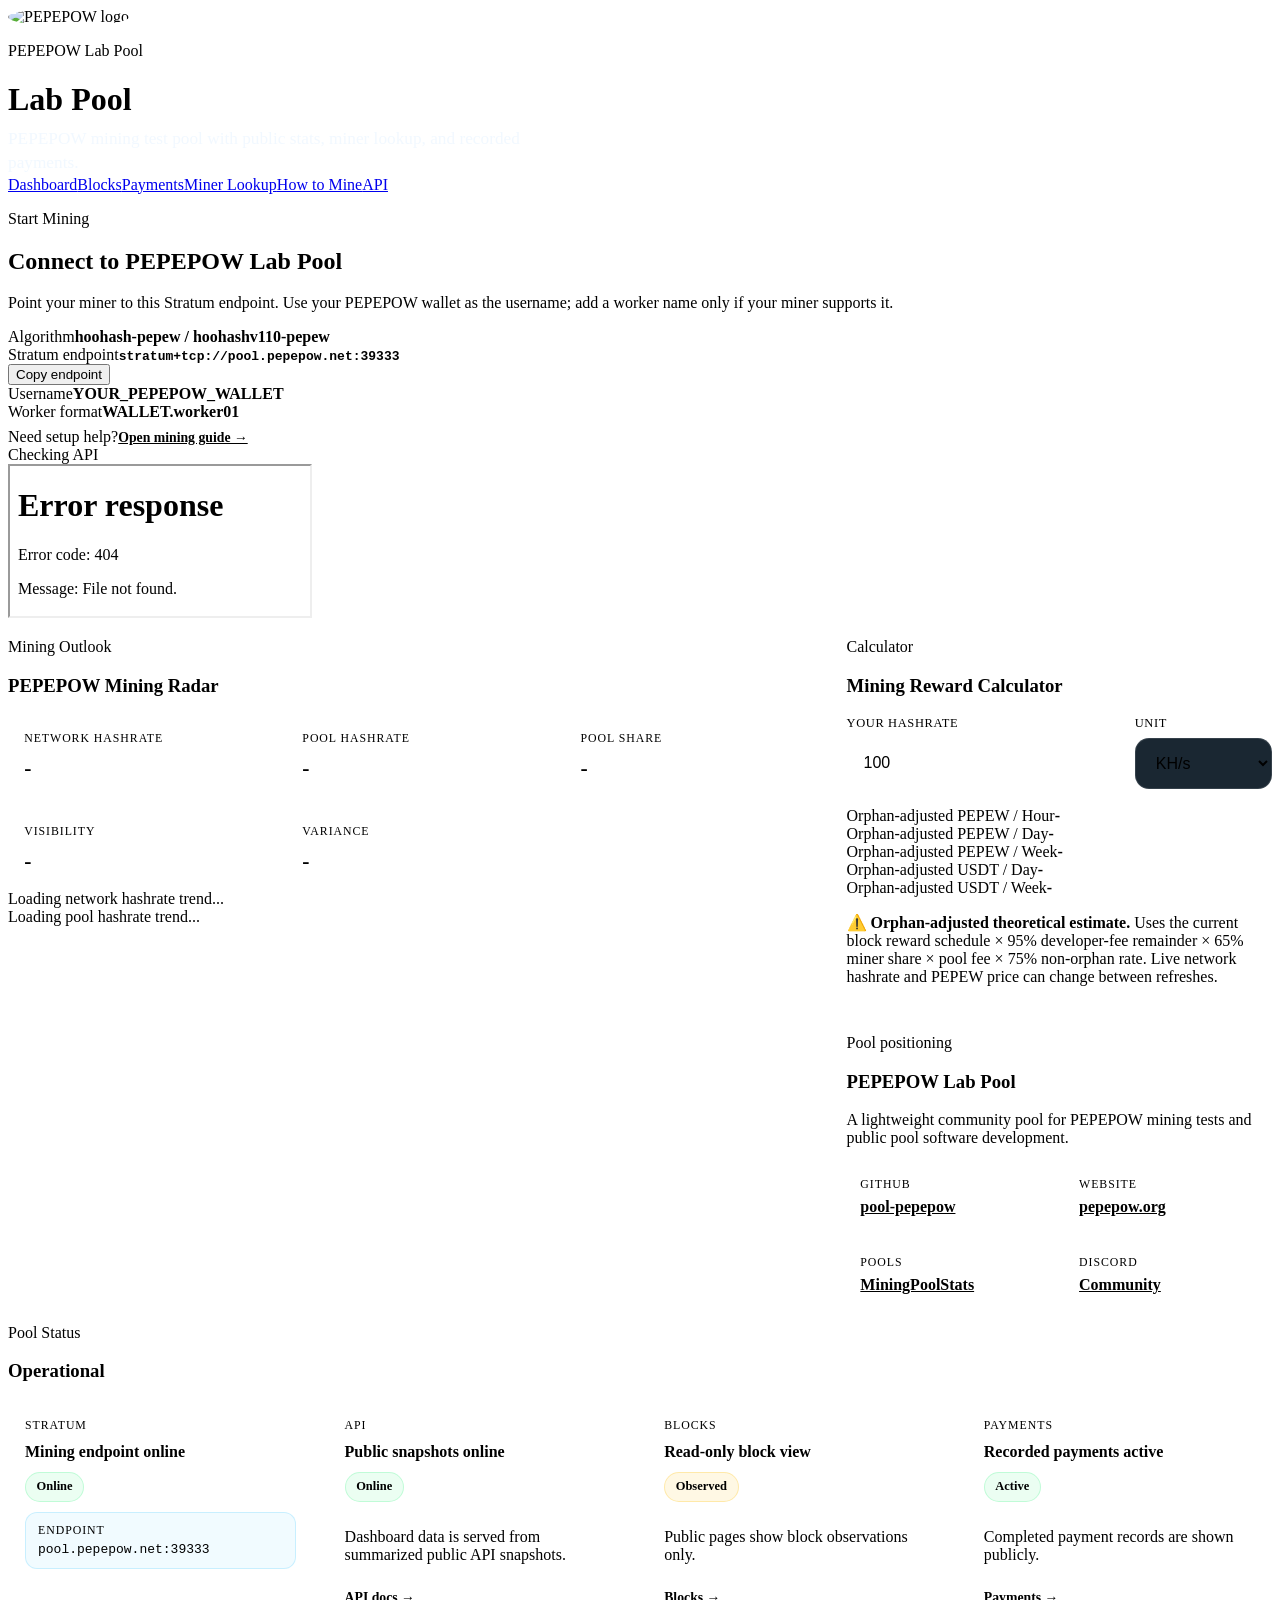
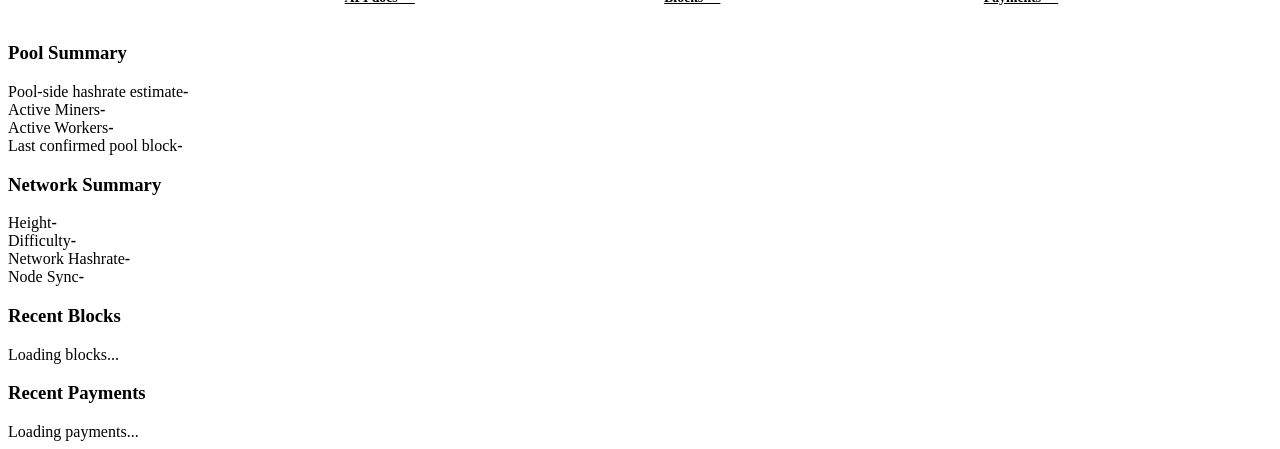
==== apps/frontend/site/index.html @ 236f9089 "Fix reward calculator block subsidy schedule" ====
<!doctype html>
<html lang="en">
  <head>
    <meta charset="utf-8">
    <meta name="viewport" content="width=device-width, initial-scale=1">
    <title>PEPEPOW Lab Pool</title>
    <link rel="icon" href="/favicon.ico" sizes="any">
    <link rel="icon" type="image/png" sizes="192x192" href="/icon-192.png">
    <link rel="apple-touch-icon" href="/apple-touch-icon.png">
    <link rel="manifest" href="/site.webmanifest">
    <link rel="stylesheet" href="/assets/styles.css?v=20260616-ui1">
    <link rel="stylesheet" href="/assets/site-polish.css?v=20260616-ui1">
    <link rel="stylesheet" href="/assets/dashboard-ux.css?v=20260616-ui1">
    <style>
      .brand-lockup{align-items:center;gap:1.1rem}.brand-logo{width:72px;height:72px;flex:0 0 auto;border-radius:50%}.brand-title{min-width:0}.brand-title h1{margin-bottom:0}.brand-subtitle{margin:.55rem 0 0;max-width:520px;color:rgba(235,245,255,.72);font-size:clamp(.95rem,1.8vw,1.08rem);line-height:1.4}.page-grid>.panel.status-overview{grid-column:1/-1!important}.dashboard-main{grid-column:1/-1;display:grid;grid-template-columns:minmax(0,1.45fr) minmax(320px,.75fr);gap:1rem;align-items:start}.dashboard-left,.dashboard-right{display:grid;gap:1rem;min-width:0}.quick-guide-link{display:inline-flex;margin-top:.55rem;color:var(--accent-alt);font-weight:800;font-size:.86rem}.resource-grid{display:grid;grid-template-columns:repeat(2,minmax(0,1fr));gap:.75rem;margin-top:1rem}.resource-card,.radar-card,.status-overview-card{border-radius:14px;background:rgba(255,255,255,.035);border:1px solid rgba(255,255,255,.08)}.resource-card{display:grid;gap:.35rem;padding:.8rem}.resource-card span,.radar-card span,.status-overview-card span{color:var(--muted);font-size:.74rem;letter-spacing:.08em;text-transform:uppercase}.resource-card a{color:var(--accent-alt);font-weight:800;overflow-wrap:anywhere}.radar-grid{display:grid;grid-template-columns:repeat(3,minmax(0,1fr));gap:.75rem}.radar-card{display:flex;flex-direction:column;justify-content:space-between;gap:.65rem;padding:.9rem .95rem}.radar-card strong{font-size:clamp(1.05rem,2vw,1.35rem);line-height:1.15}.trend-chart-grid{grid-template-columns:1fr!important}.calc-inputs{display:flex;gap:.85rem;margin-bottom:1.1rem}.calc-input-group{display:flex;flex-direction:column;gap:.45rem;flex:1;min-width:0}.calc-input-group label{font-size:.78rem;color:var(--muted);text-transform:uppercase;letter-spacing:.05em}input[type=number],.calc-select{width:100%;padding:.95rem 1rem;border-radius:14px;border:1px solid rgba(255,255,255,.12);background:rgba(255,255,255,.04);color:var(--text);font-size:1rem;outline:none;box-sizing:border-box}.calc-select{background:rgba(14,28,39,.95);cursor:pointer}.status-overview-grid{display:grid;grid-template-columns:repeat(4,minmax(0,1fr));gap:.9rem}.status-overview-card{display:grid;gap:.65rem;align-content:start;min-height:10rem;padding:1rem}.status-marker{display:inline-flex;width:fit-content;padding:.4rem .66rem;border-radius:999px;border:1px solid rgba(238,245,248,.2);background:rgba(238,245,248,.09);font-size:.78rem;font-weight:800}.status-marker.is-ok{border-color:rgba(129,247,176,.4);background:rgba(129,247,176,.16)}.status-marker.is-guarded{border-color:rgba(255,212,90,.42);background:rgba(255,212,90,.16)}.status-endpoint-box{display:grid;gap:.25rem;padding:.65rem .75rem;border-radius:12px;border:1px solid rgba(55,196,255,.22);background:rgba(55,196,255,.07)}.status-card-link{margin-top:auto;color:var(--accent-alt);font-size:.86rem;font-weight:700}@media(max-width:1120px){.dashboard-main{grid-template-columns:1fr}.status-overview-grid{grid-template-columns:repeat(2,minmax(0,1fr))}}@media(max-width:920px){.resource-grid{grid-template-columns:1fr}.radar-grid{grid-template-columns:repeat(2,minmax(0,1fr))}}@media(max-width:640px){.brand-logo{width:58px;height:58px}.status-overview-grid,.radar-grid{grid-template-columns:1fr}.status-overview-card{min-height:auto}}
    </style>
  </head>
  <body data-page="home">
    <div class="shell">
      <header class="topbar">
        <div class="brand-lockup">
          <img class="brand-logo" src="/2025_PEPEW_Logo_HQ_128.png" alt="PEPEPOW logo" width="72" height="72">
          <div class="brand-title"><p class="eyebrow">PEPEPOW Lab Pool</p><h1>Lab Pool</h1><p class="brand-subtitle">PEPEPOW mining test pool with public stats, miner lookup, and recorded payments.</p></div>
        </div>
        <nav class="nav"><a href="/">Dashboard</a><a href="/blocks.html">Blocks</a><a href="/payments.html">Payments</a><a href="/miner.html">Miner Lookup</a><a href="/connect.html">How to Mine</a><a href="/api.html">API</a></nav>
      </header>
      <main class="page-grid">
        <section class="panel hero mining-connection">
          <div class="hero-copy"><p class="eyebrow">Start Mining</p><h2>Connect to PEPEPOW Lab Pool</h2><p class="muted">Point your miner to this Stratum endpoint. Use your PEPEPOW wallet as the username; add a worker name only if your miner supports it.</p><div class="algorithm-tag-row"><span class="algorithm-tag">Algorithm</span><strong id="algorithm">hoohash-pepew / hoohashv110-pepew</strong></div><div class="connection-card"><div><span>Stratum endpoint</span><strong><code id="stratum-endpoint">stratum+tcp://pool.pepepow.net:39333</code></strong></div><button id="copy-stratum-btn" class="button compact-copy" type="button">Copy endpoint</button></div><div class="mining-hints"><article><span>Username</span><strong>YOUR_PEPEPOW_WALLET</strong></article><article><span>Worker format</span><strong>WALLET.worker01</strong></article><article><span>Need setup help?</span><a class="quick-guide-link" href="/connect.html">Open mining guide →</a></article></div></div>
          <div class="status-stack"><div class="status-badge"><span class="status-dot" aria-hidden="true"></span><span id="pool-status">Checking API</span></div><iframe class="mascot-frame" src="/pepepow_highres_micro_motion.html" title="PEPEPOW mascot animation" aria-label="PEPEPOW mascot animation" scrolling="no" loading="lazy"></iframe></div>
        </section>
        <div class="dashboard-main">
          <div class="dashboard-left">
            <section class="panel mining-outlook"><p class="eyebrow">Mining Outlook</p><h3>PEPEPOW Mining Radar</h3><div class="radar-grid"><div class="radar-card"><span>Network Hashrate</span><strong id="radar-network-hashrate">-</strong></div><div class="radar-card"><span>Pool Hashrate</span><strong id="radar-pool-hashrate">-</strong></div><div class="radar-card"><span>Pool Share</span><strong id="radar-pool-share">-</strong></div><div class="radar-card"><span>Visibility</span><strong id="radar-visibility-signal">-</strong></div><div class="radar-card"><span>Variance</span><strong id="radar-reward-variance">-</strong></div></div><div class="trend-chart-grid" aria-label="Hashrate trend charts"><div id="network-hashrate-trend-chart" class="trend-chart">Loading network hashrate trend...</div><div id="pool-hashrate-trend-chart" class="trend-chart">Loading pool hashrate trend...</div></div></section>
          </div>
          <div class="dashboard-right">
            <section class="panel"><p class="eyebrow">Calculator</p><h3>Mining Reward Calculator</h3><div class="calc-inputs"><div class="calc-input-group" style="flex:2"><label for="calc-hashrate">Your Hashrate</label><input type="number" id="calc-hashrate" value="100" min="0" step="any" placeholder="Enter hashrate..."></div><div class="calc-input-group"><label for="calc-unit">Unit</label><select id="calc-unit" class="calc-select"><option value="H">H/s</option><option value="KH" selected>KH/s</option><option value="MH">MH/s</option></select></div></div><div class="calc-results"><div class="calc-pepew-stack"><div><span>Orphan-adjusted PEPEW / Hour</span><strong id="calc-pepew-hour">-</strong></div><div><span>Orphan-adjusted PEPEW / Day</span><strong id="calc-pepew-day">-</strong></div><div><span>Orphan-adjusted PEPEW / Week</span><strong id="calc-pepew-week">-</strong></div></div><div class="calc-usdt-row"><div><span>Orphan-adjusted USDT / Day</span><strong id="calc-usdt-day">-</strong></div><div><span>Orphan-adjusted USDT / Week</span><strong id="calc-usdt-week">-</strong></div></div></div><p class="estimate-warning">⚠️ <strong>Orphan-adjusted theoretical estimate.</strong> Uses the current block reward schedule × 95% developer-fee remainder × 65% miner share × pool fee × 75% non-orphan rate. Live network hashrate and PEPEW price can change between refreshes.</p></section>
            <section class="panel pool-about" aria-labelledby="pool-about-title"><p class="eyebrow">Pool positioning</p><h3 id="pool-about-title">PEPEPOW Lab Pool</h3><p class="muted">A lightweight community pool for PEPEPOW mining tests and public pool software development.</p><div class="resource-grid" aria-label="PEPEPOW resources"><article class="resource-card"><span>GitHub</span><a href="https://github.com/edisontw/pool-pepepow" target="_blank" rel="noopener noreferrer">pool-pepepow</a></article><article class="resource-card"><span>Website</span><a href="https://pepepow.org/" target="_blank" rel="noopener noreferrer">pepepow.org</a></article><article class="resource-card"><span>Pools</span><a href="https://miningpoolstats.stream/pepepow" target="_blank" rel="noopener noreferrer">MiningPoolStats</a></article><article class="resource-card"><span>Discord</span><a href="https://discord.gg/sJgDVRkBcq" target="_blank" rel="noopener noreferrer">Community</a></article></div></section>
          </div>
        </div>
        <section class="panel status-overview" aria-labelledby="pool-status-overview-title"><p class="eyebrow">Pool Status</p><h3 id="pool-status-overview-title">Operational</h3><div class="status-overview-grid"><article class="status-overview-card"><span>Stratum</span><strong>Mining endpoint online</strong><div class="status-marker is-ok">Online</div><div class="status-endpoint-box"><span>Endpoint</span><code>pool.pepepow.net:39333</code></div></article><article class="status-overview-card"><span>API</span><strong>Public snapshots online</strong><div class="status-marker is-ok">Online</div><p>Dashboard data is served from summarized public API snapshots.</p><a class="status-card-link" href="/api.html">API docs →</a></article><article class="status-overview-card"><span>Blocks</span><strong>Read-only block view</strong><div class="status-marker is-guarded">Observed</div><p>Public pages show block observations only.</p><a class="status-card-link" href="/blocks.html">Blocks →</a></article><article class="status-overview-card"><span>Payments</span><strong>Recorded payments active</strong><div class="status-marker is-ok">Active</div><p>Completed payment records are shown publicly.</p><a class="status-card-link" href="/payments.html">Payments →</a></article></div></section>
        <section class="panel metrics"><h3>Pool Summary</h3><div class="metric-grid"><article class="metric-primary"><span>Pool-side hashrate estimate</span><strong id="pool-hashrate">-</strong></article><article><span>Active Miners</span><strong id="active-miners">-</strong></article><article><span>Active Workers</span><strong id="active-workers">-</strong></article><article><span>Last confirmed pool block</span><strong id="last-block-time">-</strong></article></div></section>
        <section class="panel"><h3>Network Summary</h3><div class="metric-grid"><div><span>Height</span><strong id="network-height">-</strong></div><div><span>Difficulty</span><strong id="network-difficulty">-</strong></div><div><span>Network Hashrate</span><strong id="network-hashrate">-</strong></div><div><span>Node Sync</span><strong id="network-sync">-</strong></div></div></section>
        <section class="panel recent-compact"><h3>Recent Blocks</h3><div id="recent-blocks" class="list-state">Loading blocks...</div></section>
        <section class="panel recent-compact recent-payments-compact"><h3>Recent Payments</h3><div id="recent-payments" class="list-state">Loading payments...</div></section>
      </main>
    </div>
    <script src="/assets/app.js?v=20260708-reward1"></script>
    <script>
      (function(){
        const ORPHAN_ADJUSTED_RATIO=0.75;
        const BLOCK_TIME_SECONDS=20;
        const INITIAL_BLOCK_REWARD=7000;
        const REWARD_REDUCTION_INTERVAL=129600;
        const REWARD_REDUCTION_AMOUNT=500;
        const MIN_BLOCK_REWARD=5000;
        const FALLBACK_BLOCK_REWARD=6500;
        const DEVELOPER_FEE_RATIO=0.05;
        const MINER_REWARD_RATIO=0.65;
        let ctx={network:null,pool:null,price:null};
        function fmt(v){return typeof v==='number'&&Number.isFinite(v)?new Intl.NumberFormat().format(Math.round(v*100)/100):'-';}
        function set(id,v){const n=document.getElementById(id);if(n)n.textContent=v;}
        function unitHps(v,u){let n=parseFloat(v);if(!Number.isFinite(n)||n<0)return null;if(u==='KH')n*=1e3;if(u==='MH')n*=1e6;return n;}
        function feeRatio(pool){return pool&&typeof pool.feePercent==='number'&&Number.isFinite(pool.feePercent)&&pool.feePercent>0?pool.feePercent/100:0;}
        function networkHeight(network){if(!network||typeof network!=='object')return null;const candidates=[network.height,network.blockHeight,network.currentHeight,network.chainHeight,network.blocks];for(const value of candidates){const h=Number(value);if(Number.isFinite(h)&&h>=0)return h;}return null;}
        function blockRewardAtHeight(height){const h=Number(height);if(!Number.isFinite(h)||h<0)return FALLBACK_BLOCK_REWARD;const reductions=Math.floor(h/REWARD_REDUCTION_INTERVAL);return Math.max(MIN_BLOCK_REWARD,INITIAL_BLOCK_REWARD-reductions*REWARD_REDUCTION_AMOUNT);}
        function relabel(){[['calc-pepew-hour','Orphan-adjusted PEPEW / Hour'],['calc-pepew-day','Orphan-adjusted PEPEW / Day'],['calc-pepew-week','Orphan-adjusted PEPEW / Week'],['calc-usdt-day','Orphan-adjusted USDT / Day'],['calc-usdt-week','Orphan-adjusted USDT / Week']].forEach(([id,label])=>{const s=document.getElementById(id)?.closest('div')?.querySelector('span');if(s)s.textContent=label;});const w=document.querySelector('.estimate-warning');if(w)w.innerHTML='⚠️ <strong>Orphan-adjusted theoretical estimate.</strong> Uses the current block reward schedule × 95% developer-fee remainder × 65% miner share × pool fee × 75% non-orphan rate. Live network hashrate and PEPEW price can change between refreshes.';}
        function render(){relabel();const h=unitHps(document.getElementById('calc-hashrate')?.value,document.getElementById('calc-unit')?.value);const net=ctx.network&&ctx.network.networkHashrate;if(!h||typeof net!=='number'||net<=0){return;}const poolFee=feeRatio(ctx.pool);const currentReward=blockRewardAtHeight(networkHeight(ctx.network));const perBlock=currentReward*(1-DEVELOPER_FEE_RATIO)*MINER_REWARD_RATIO*(1-poolFee)*ORPHAN_ADJUSTED_RATIO;const perDay=(h/net)*(86400/BLOCK_TIME_SECONDS)*perBlock;set('calc-pepew-hour',fmt(perDay/24));set('calc-pepew-day',fmt(perDay));set('calc-pepew-week',fmt(perDay*7));if(typeof ctx.price==='number'){set('calc-usdt-day','$'+(perDay*ctx.price).toFixed(2));set('calc-usdt-week','$'+(perDay*7*ctx.price).toFixed(2));}}
        async function load(){try{const [network,pool,price]=await Promise.all([fetch('/api/network/summary',{cache:'no-store'}).then(r=>r.json()).catch(()=>null),fetch('/api/pool/summary',{cache:'no-store'}).then(r=>r.json()).catch(()=>null),fetch('/api/price/pepew-usdt',{cache:'no-store'}).then(r=>r.json()).catch(()=>null)]);ctx={network,pool,price:price&&typeof price.price==='number'?price.price:null};render();}catch(_){render();}}
        document.addEventListener('DOMContentLoaded',()=>{relabel();document.getElementById('calc-hashrate')?.addEventListener('input',()=>setTimeout(render,0));document.getElementById('calc-unit')?.addEventListener('change',()=>setTimeout(render,0));load();setTimeout(load,1500);setTimeout(load,4000);});
      })();
    </script>
    <script src="/assets/hashrate-trend.js?v=20260616-ui1"></script>
    <script src="/assets/pool-wallet-watch.js?v=20260616-wallet2"></script>
    <script src="/assets/pool-leaderboards.js?v=20260616-ui1"></script>
  </body>
</html>
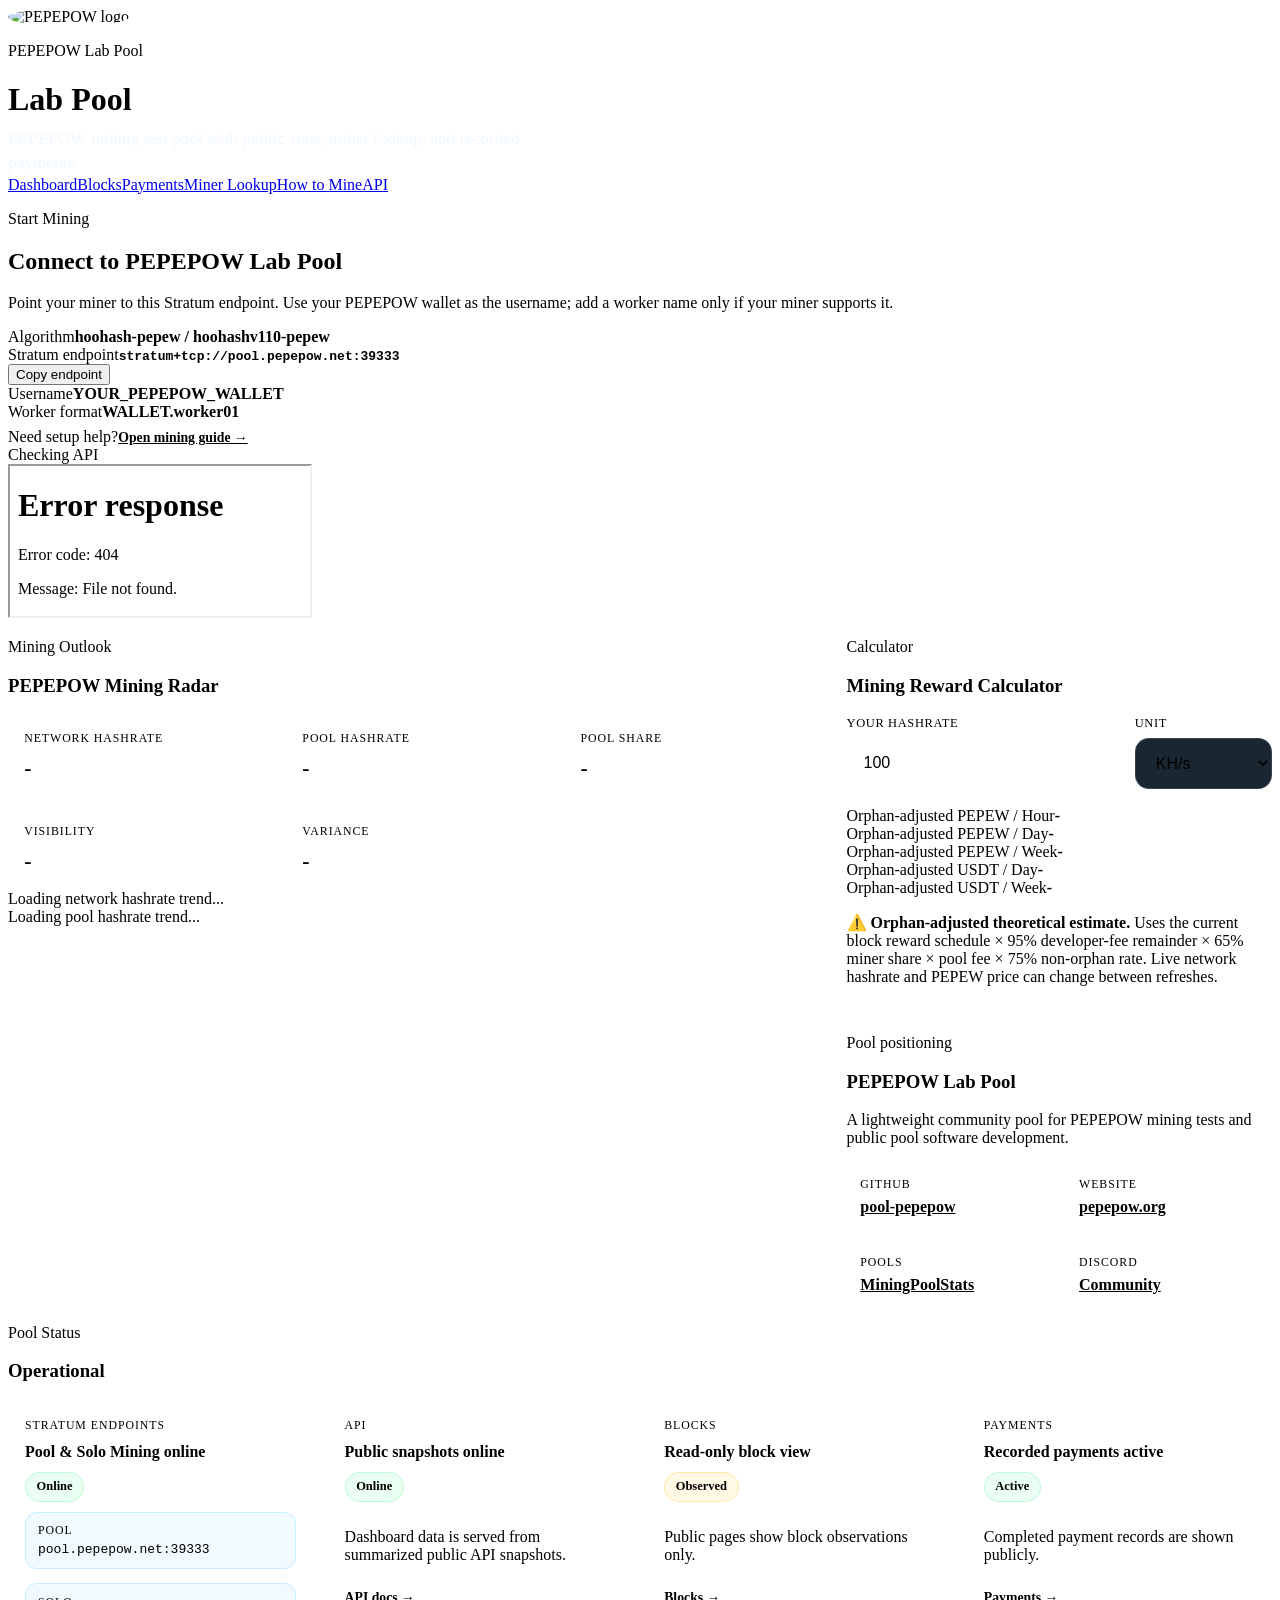
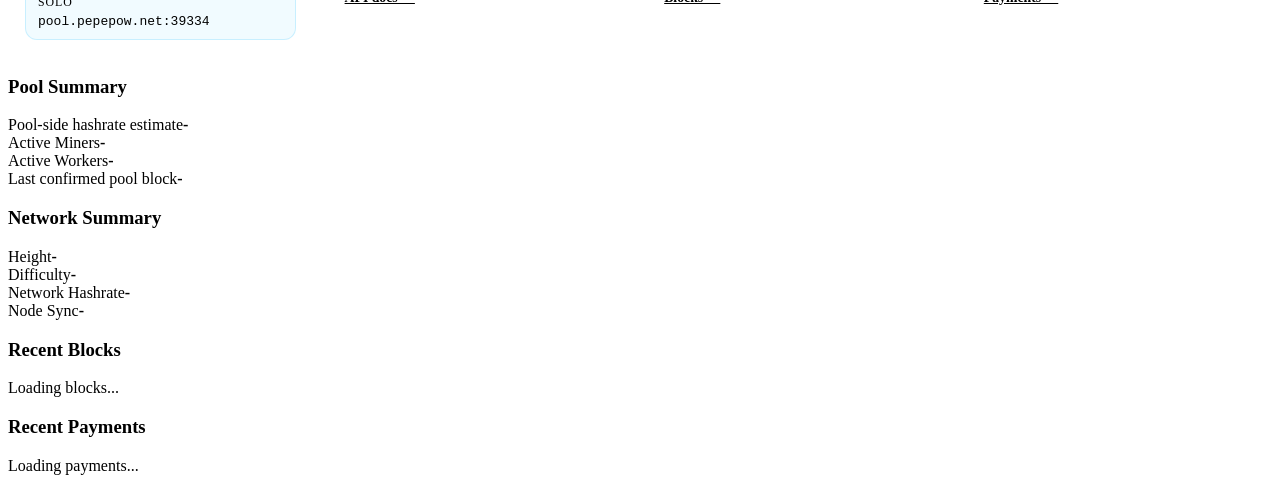
==== commit 0e366d23: "Add Pure SOLO mining architecture Implement Pure SOLO mining mode beside existing Pool mining mode. " ====
--- a/apps/frontend/site/index.html
+++ b/apps/frontend/site/index.html
@@ -3,6 +3,7 @@
   <head>
     <meta charset="utf-8">
     <meta name="viewport" content="width=device-width, initial-scale=1">
+    <script src="/assets/ga4.js"></script>
     <title>PEPEPOW Lab Pool</title>
     <link rel="icon" href="/favicon.ico" sizes="any">
     <link rel="icon" type="image/png" sizes="192x192" href="/icon-192.png">
@@ -38,7 +39,7 @@
             <section class="panel pool-about" aria-labelledby="pool-about-title"><p class="eyebrow">Pool positioning</p><h3 id="pool-about-title">PEPEPOW Lab Pool</h3><p class="muted">A lightweight community pool for PEPEPOW mining tests and public pool software development.</p><div class="resource-grid" aria-label="PEPEPOW resources"><article class="resource-card"><span>GitHub</span><a href="https://github.com/edisontw/pool-pepepow" target="_blank" rel="noopener noreferrer">pool-pepepow</a></article><article class="resource-card"><span>Website</span><a href="https://pepepow.org/" target="_blank" rel="noopener noreferrer">pepepow.org</a></article><article class="resource-card"><span>Pools</span><a href="https://miningpoolstats.stream/pepepow" target="_blank" rel="noopener noreferrer">MiningPoolStats</a></article><article class="resource-card"><span>Discord</span><a href="https://discord.gg/sJgDVRkBcq" target="_blank" rel="noopener noreferrer">Community</a></article></div></section>
           </div>
         </div>
-        <section class="panel status-overview" aria-labelledby="pool-status-overview-title"><p class="eyebrow">Pool Status</p><h3 id="pool-status-overview-title">Operational</h3><div class="status-overview-grid"><article class="status-overview-card"><span>Stratum</span><strong>Mining endpoint online</strong><div class="status-marker is-ok">Online</div><div class="status-endpoint-box"><span>Endpoint</span><code>pool.pepepow.net:39333</code></div></article><article class="status-overview-card"><span>API</span><strong>Public snapshots online</strong><div class="status-marker is-ok">Online</div><p>Dashboard data is served from summarized public API snapshots.</p><a class="status-card-link" href="/api.html">API docs →</a></article><article class="status-overview-card"><span>Blocks</span><strong>Read-only block view</strong><div class="status-marker is-guarded">Observed</div><p>Public pages show block observations only.</p><a class="status-card-link" href="/blocks.html">Blocks →</a></article><article class="status-overview-card"><span>Payments</span><strong>Recorded payments active</strong><div class="status-marker is-ok">Active</div><p>Completed payment records are shown publicly.</p><a class="status-card-link" href="/payments.html">Payments →</a></article></div></section>
+        <section class="panel status-overview" aria-labelledby="pool-status-overview-title"><p class="eyebrow">Pool Status</p><h3 id="pool-status-overview-title">Operational</h3><div class="status-overview-grid"><article class="status-overview-card"><span>Stratum Endpoints</span><strong>Pool &amp; Solo Mining online</strong><div class="status-marker is-ok">Online</div><div class="status-endpoint-box"><span>Pool</span><code>pool.pepepow.net:39333</code></div><div class="status-endpoint-box" style="margin-top:0.25rem;"><span>SOLO</span><code>pool.pepepow.net:39334</code></div></article><article class="status-overview-card"><span>API</span><strong>Public snapshots online</strong><div class="status-marker is-ok">Online</div><p>Dashboard data is served from summarized public API snapshots.</p><a class="status-card-link" href="/api.html">API docs →</a></article><article class="status-overview-card"><span>Blocks</span><strong>Read-only block view</strong><div class="status-marker is-guarded">Observed</div><p>Public pages show block observations only.</p><a class="status-card-link" href="/blocks.html">Blocks →</a></article><article class="status-overview-card"><span>Payments</span><strong>Recorded payments active</strong><div class="status-marker is-ok">Active</div><p>Completed payment records are shown publicly.</p><a class="status-card-link" href="/payments.html">Payments →</a></article></div></section>
         <section class="panel metrics"><h3>Pool Summary</h3><div class="metric-grid"><article class="metric-primary"><span>Pool-side hashrate estimate</span><strong id="pool-hashrate">-</strong></article><article><span>Active Miners</span><strong id="active-miners">-</strong></article><article><span>Active Workers</span><strong id="active-workers">-</strong></article><article><span>Last confirmed pool block</span><strong id="last-block-time">-</strong></article></div></section>
         <section class="panel"><h3>Network Summary</h3><div class="metric-grid"><div><span>Height</span><strong id="network-height">-</strong></div><div><span>Difficulty</span><strong id="network-difficulty">-</strong></div><div><span>Network Hashrate</span><strong id="network-hashrate">-</strong></div><div><span>Node Sync</span><strong id="network-sync">-</strong></div></div></section>
         <section class="panel recent-compact"><h3>Recent Blocks</h3><div id="recent-blocks" class="list-state">Loading blocks...</div></section>
@@ -74,4 +75,4 @@
     <script src="/assets/pool-wallet-watch.js?v=20260616-wallet2"></script>
     <script src="/assets/pool-leaderboards.js?v=20260616-ui1"></script>
   </body>
-</html>+</html>
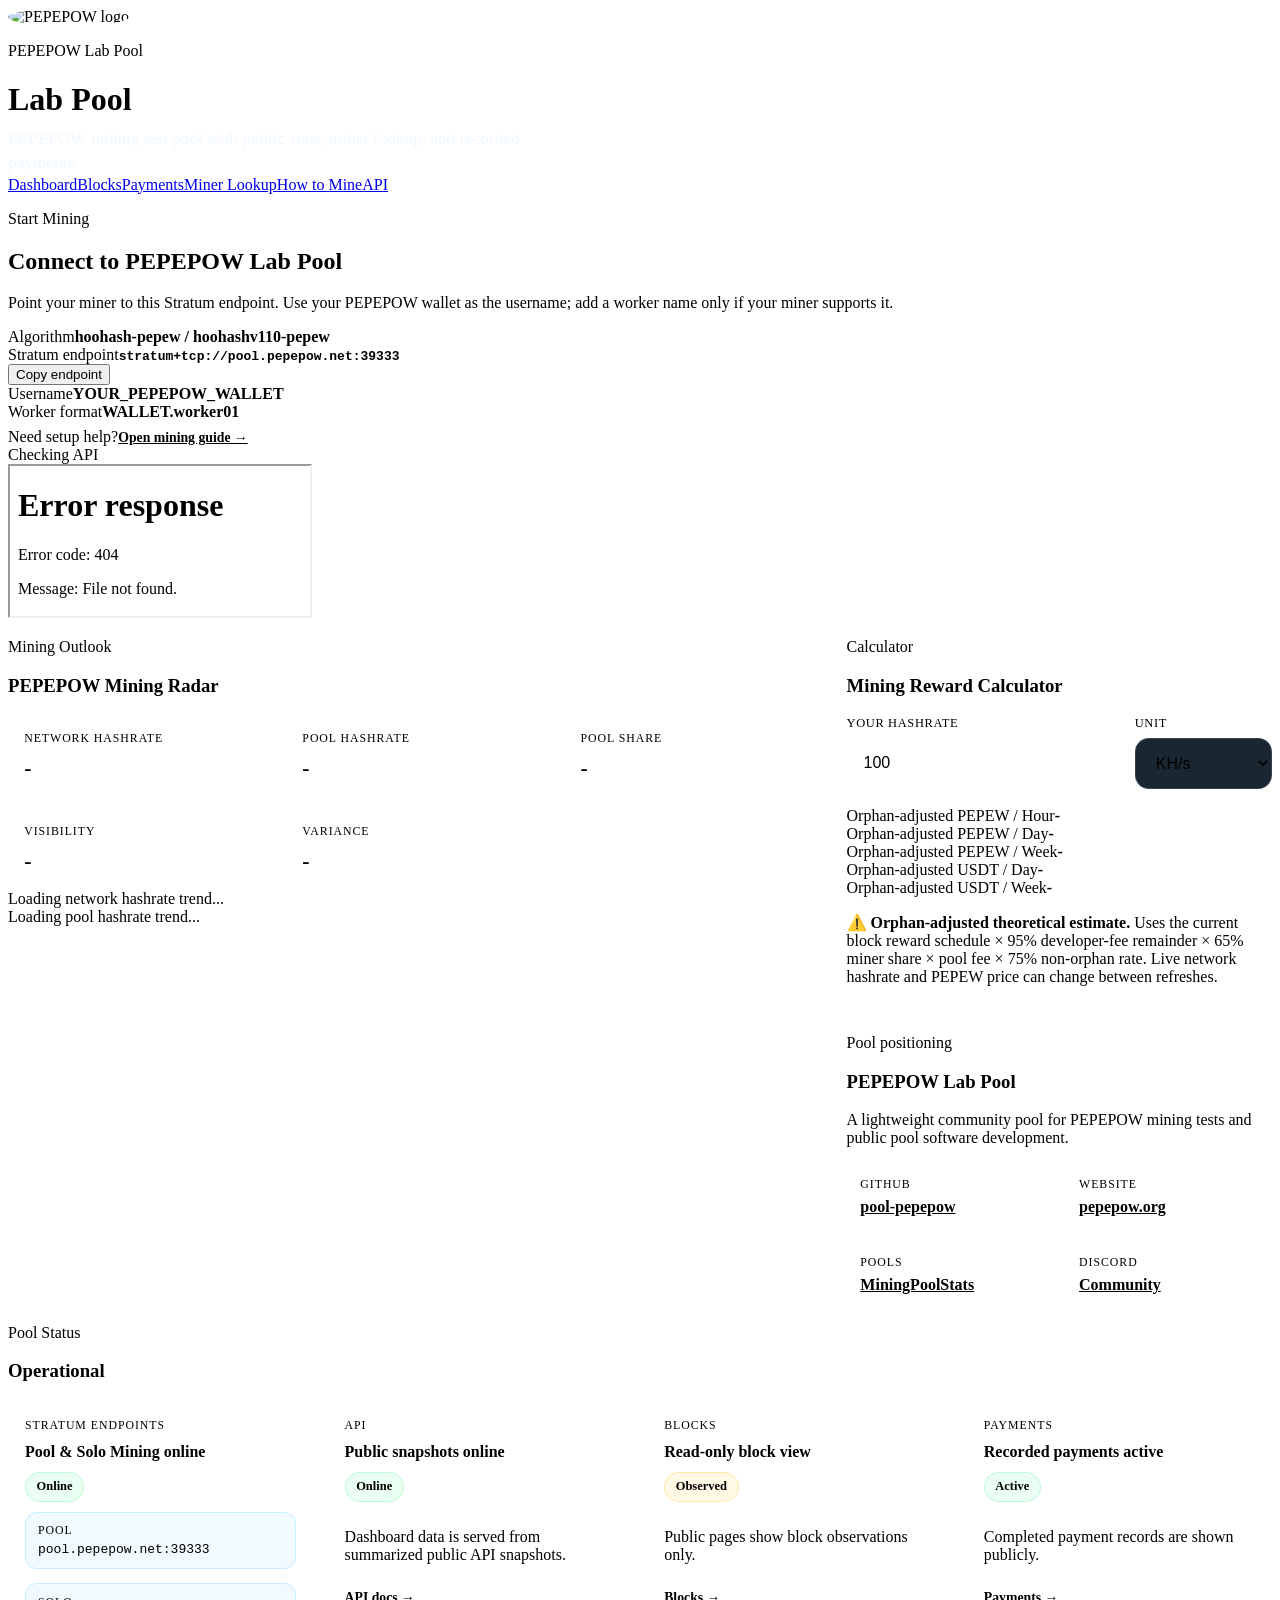
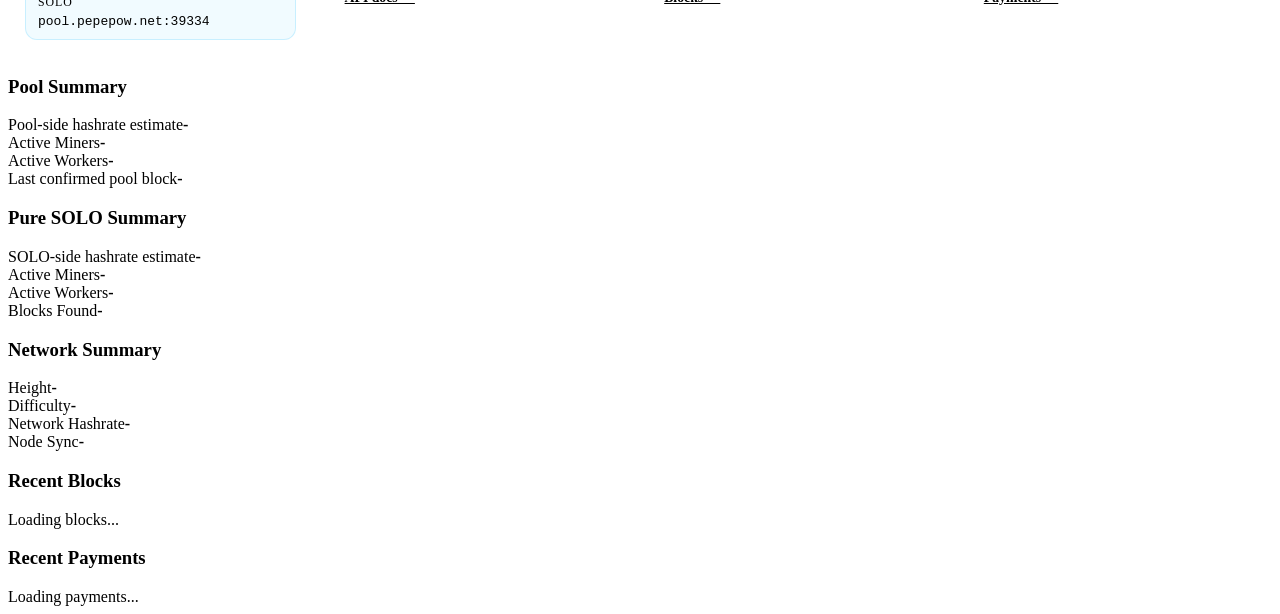
==== commit 0ac2b18f: "Add public Pure SOLO mining views and miner lookup API" ====
--- a/apps/frontend/site/index.html
+++ b/apps/frontend/site/index.html
@@ -41,6 +41,7 @@
         </div>
         <section class="panel status-overview" aria-labelledby="pool-status-overview-title"><p class="eyebrow">Pool Status</p><h3 id="pool-status-overview-title">Operational</h3><div class="status-overview-grid"><article class="status-overview-card"><span>Stratum Endpoints</span><strong>Pool &amp; Solo Mining online</strong><div class="status-marker is-ok">Online</div><div class="status-endpoint-box"><span>Pool</span><code>pool.pepepow.net:39333</code></div><div class="status-endpoint-box" style="margin-top:0.25rem;"><span>SOLO</span><code>pool.pepepow.net:39334</code></div></article><article class="status-overview-card"><span>API</span><strong>Public snapshots online</strong><div class="status-marker is-ok">Online</div><p>Dashboard data is served from summarized public API snapshots.</p><a class="status-card-link" href="/api.html">API docs →</a></article><article class="status-overview-card"><span>Blocks</span><strong>Read-only block view</strong><div class="status-marker is-guarded">Observed</div><p>Public pages show block observations only.</p><a class="status-card-link" href="/blocks.html">Blocks →</a></article><article class="status-overview-card"><span>Payments</span><strong>Recorded payments active</strong><div class="status-marker is-ok">Active</div><p>Completed payment records are shown publicly.</p><a class="status-card-link" href="/payments.html">Payments →</a></article></div></section>
         <section class="panel metrics"><h3>Pool Summary</h3><div class="metric-grid"><article class="metric-primary"><span>Pool-side hashrate estimate</span><strong id="pool-hashrate">-</strong></article><article><span>Active Miners</span><strong id="active-miners">-</strong></article><article><span>Active Workers</span><strong id="active-workers">-</strong></article><article><span>Last confirmed pool block</span><strong id="last-block-time">-</strong></article></div></section>
+        <section class="panel metrics"><h3>Pure SOLO Summary</h3><div class="metric-grid"><article class="metric-primary"><span>SOLO-side hashrate estimate</span><strong id="solo-hashrate">-</strong></article><article><span>Active Miners</span><strong id="solo-miners">-</strong></article><article><span>Active Workers</span><strong id="solo-workers">-</strong></article><article><span>Blocks Found</span><strong id="solo-blocks-found">-</strong></article></div></section>
         <section class="panel"><h3>Network Summary</h3><div class="metric-grid"><div><span>Height</span><strong id="network-height">-</strong></div><div><span>Difficulty</span><strong id="network-difficulty">-</strong></div><div><span>Network Hashrate</span><strong id="network-hashrate">-</strong></div><div><span>Node Sync</span><strong id="network-sync">-</strong></div></div></section>
         <section class="panel recent-compact"><h3>Recent Blocks</h3><div id="recent-blocks" class="list-state">Loading blocks...</div></section>
         <section class="panel recent-compact recent-payments-compact"><h3>Recent Payments</h3><div id="recent-payments" class="list-state">Loading payments...</div></section>
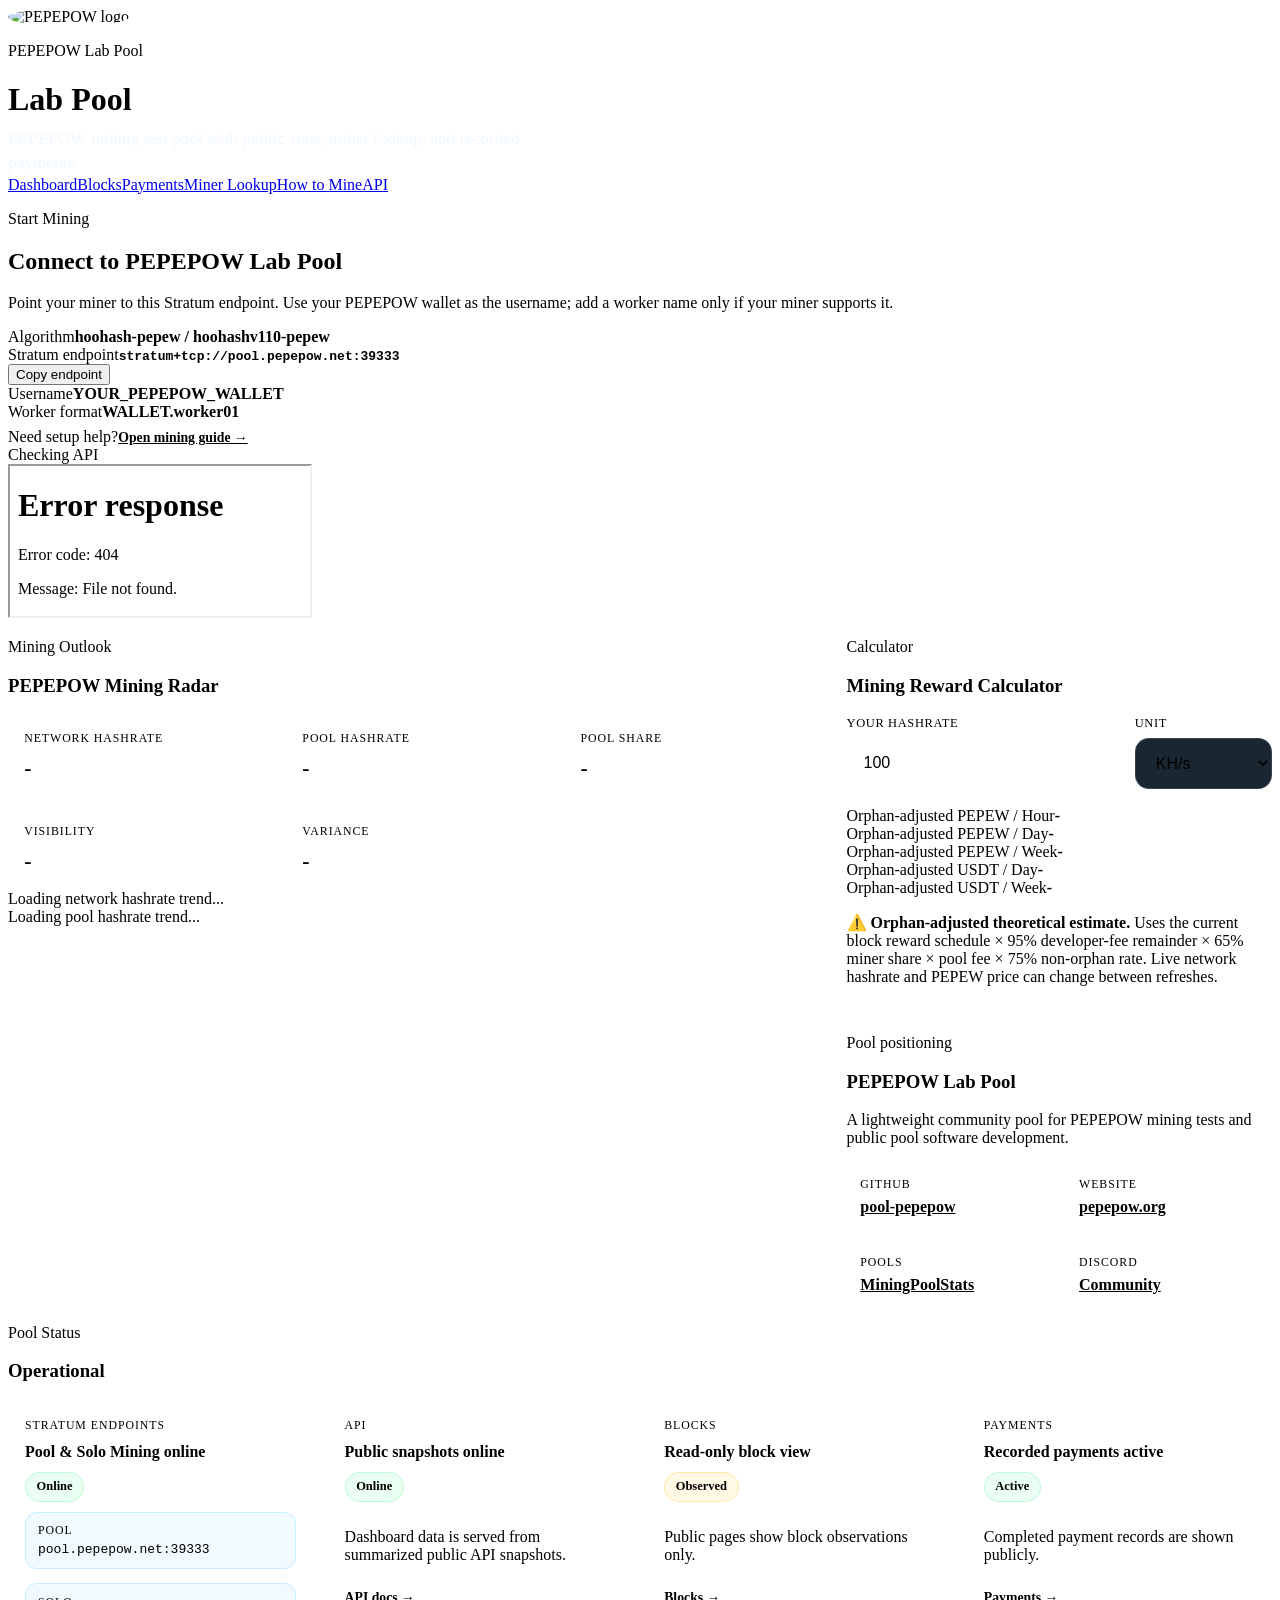
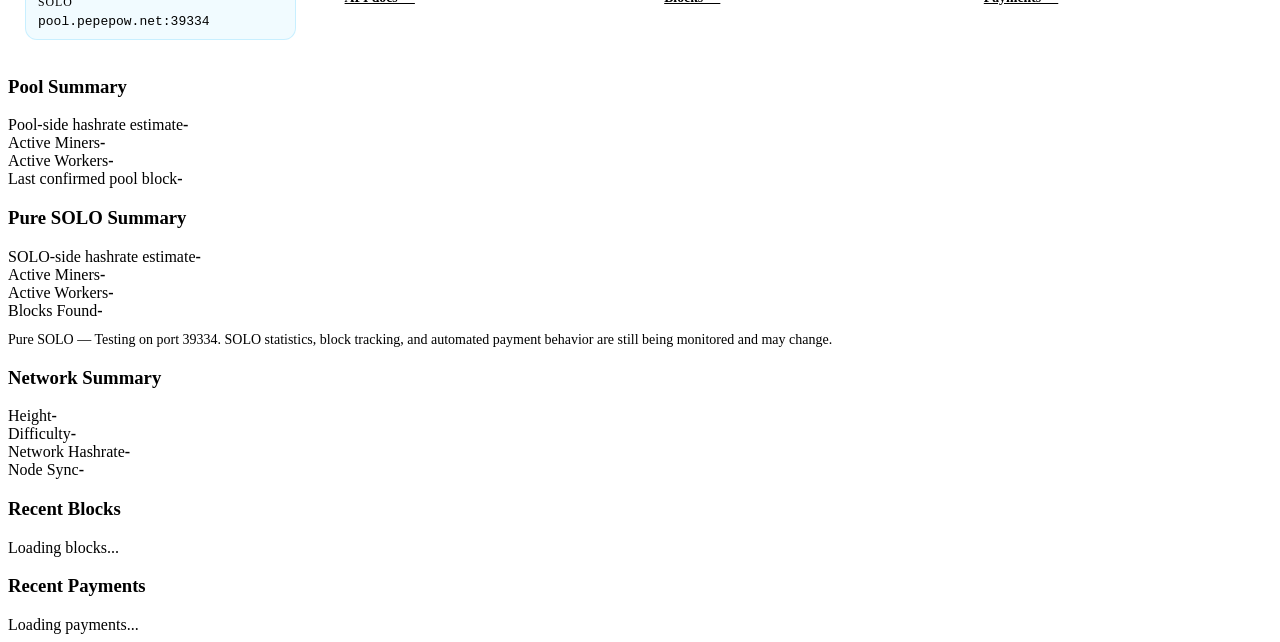
==== commit 78d0c676: "fix(solo): correct SOLO blocksFound semantics and homepage binding Exclude orphan block candidates f" ====
--- a/apps/frontend/site/index.html
+++ b/apps/frontend/site/index.html
@@ -41,13 +41,13 @@
         </div>
         <section class="panel status-overview" aria-labelledby="pool-status-overview-title"><p class="eyebrow">Pool Status</p><h3 id="pool-status-overview-title">Operational</h3><div class="status-overview-grid"><article class="status-overview-card"><span>Stratum Endpoints</span><strong>Pool &amp; Solo Mining online</strong><div class="status-marker is-ok">Online</div><div class="status-endpoint-box"><span>Pool</span><code>pool.pepepow.net:39333</code></div><div class="status-endpoint-box" style="margin-top:0.25rem;"><span>SOLO</span><code>pool.pepepow.net:39334</code></div></article><article class="status-overview-card"><span>API</span><strong>Public snapshots online</strong><div class="status-marker is-ok">Online</div><p>Dashboard data is served from summarized public API snapshots.</p><a class="status-card-link" href="/api.html">API docs →</a></article><article class="status-overview-card"><span>Blocks</span><strong>Read-only block view</strong><div class="status-marker is-guarded">Observed</div><p>Public pages show block observations only.</p><a class="status-card-link" href="/blocks.html">Blocks →</a></article><article class="status-overview-card"><span>Payments</span><strong>Recorded payments active</strong><div class="status-marker is-ok">Active</div><p>Completed payment records are shown publicly.</p><a class="status-card-link" href="/payments.html">Payments →</a></article></div></section>
         <section class="panel metrics"><h3>Pool Summary</h3><div class="metric-grid"><article class="metric-primary"><span>Pool-side hashrate estimate</span><strong id="pool-hashrate">-</strong></article><article><span>Active Miners</span><strong id="active-miners">-</strong></article><article><span>Active Workers</span><strong id="active-workers">-</strong></article><article><span>Last confirmed pool block</span><strong id="last-block-time">-</strong></article></div></section>
-        <section class="panel metrics"><h3>Pure SOLO Summary</h3><div class="metric-grid"><article class="metric-primary"><span>SOLO-side hashrate estimate</span><strong id="solo-hashrate">-</strong></article><article><span>Active Miners</span><strong id="solo-miners">-</strong></article><article><span>Active Workers</span><strong id="solo-workers">-</strong></article><article><span>Blocks Found</span><strong id="solo-blocks-found">-</strong></article></div></section>
+        <section class="panel metrics"><h3>Pure SOLO Summary</h3><div class="metric-grid"><article class="metric-primary"><span>SOLO-side hashrate estimate</span><strong id="solo-hashrate">-</strong></article><article><span>Active Miners</span><strong id="solo-miners">-</strong></article><article><span>Active Workers</span><strong id="solo-workers">-</strong></article><article><span>Blocks Found</span><strong id="solo-blocks-found">-</strong></article></div><p class="muted" style="margin-top:0.75rem; font-size:0.875rem;">Pure SOLO — Testing on port 39334. SOLO statistics, block tracking, and automated payment behavior are still being monitored and may change.</p></section>
         <section class="panel"><h3>Network Summary</h3><div class="metric-grid"><div><span>Height</span><strong id="network-height">-</strong></div><div><span>Difficulty</span><strong id="network-difficulty">-</strong></div><div><span>Network Hashrate</span><strong id="network-hashrate">-</strong></div><div><span>Node Sync</span><strong id="network-sync">-</strong></div></div></section>
         <section class="panel recent-compact"><h3>Recent Blocks</h3><div id="recent-blocks" class="list-state">Loading blocks...</div></section>
         <section class="panel recent-compact recent-payments-compact"><h3>Recent Payments</h3><div id="recent-payments" class="list-state">Loading payments...</div></section>
       </main>
     </div>
-    <script src="/assets/app.js?v=20260708-reward1"></script>
+    <script src="/assets/app.js?v=20260812-solofix1"></script>
     <script>
       (function(){
         const ORPHAN_ADJUSTED_RATIO=0.75;
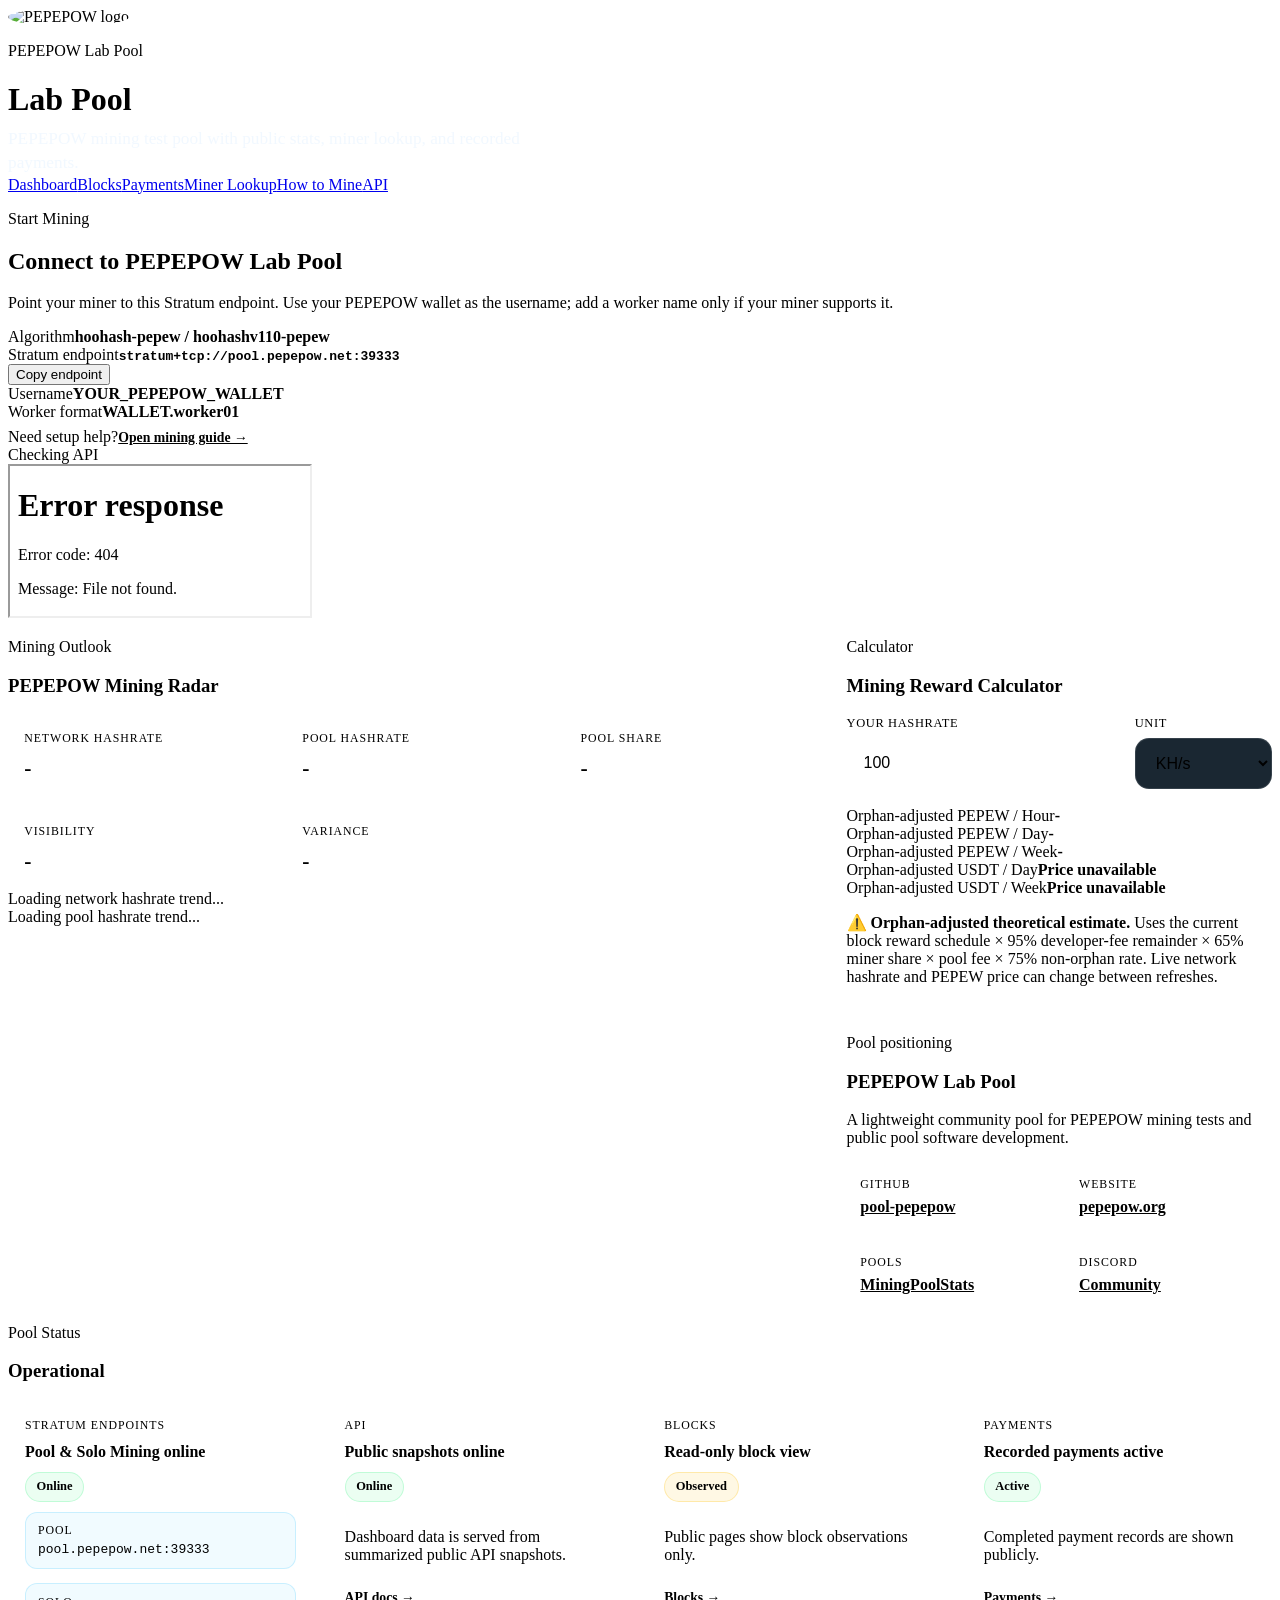
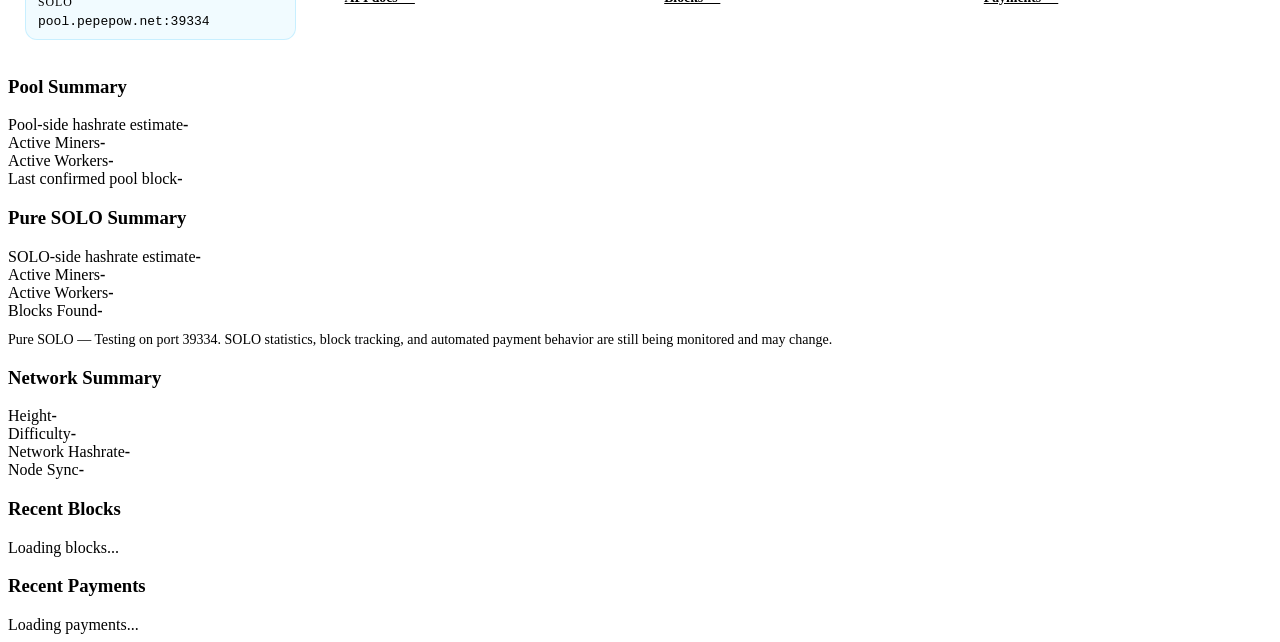
==== commit eb0a1be9: "Use shared PEPEPOW reward schedule on dashboard" ====
--- a/apps/frontend/site/index.html
+++ b/apps/frontend/site/index.html
@@ -47,16 +47,11 @@
         <section class="panel recent-compact recent-payments-compact"><h3>Recent Payments</h3><div id="recent-payments" class="list-state">Loading payments...</div></section>
       </main>
     </div>
-    <script src="/assets/app.js?v=20260812-solofix1"></script>
+    <script src="/assets/app.js?v=20260812-reward-schedule1"></script>
     <script>
       (function(){
         const ORPHAN_ADJUSTED_RATIO=0.75;
         const BLOCK_TIME_SECONDS=20;
-        const INITIAL_BLOCK_REWARD=7000;
-        const REWARD_REDUCTION_INTERVAL=129600;
-        const REWARD_REDUCTION_AMOUNT=500;
-        const MIN_BLOCK_REWARD=5000;
-        const FALLBACK_BLOCK_REWARD=6500;
         const DEVELOPER_FEE_RATIO=0.05;
         const MINER_REWARD_RATIO=0.65;
         let ctx={network:null,pool:null,price:null};
@@ -64,10 +59,9 @@
         function set(id,v){const n=document.getElementById(id);if(n)n.textContent=v;}
         function unitHps(v,u){let n=parseFloat(v);if(!Number.isFinite(n)||n<0)return null;if(u==='KH')n*=1e3;if(u==='MH')n*=1e6;return n;}
         function feeRatio(pool){return pool&&typeof pool.feePercent==='number'&&Number.isFinite(pool.feePercent)&&pool.feePercent>0?pool.feePercent/100:0;}
-        function networkHeight(network){if(!network||typeof network!=='object')return null;const candidates=[network.height,network.blockHeight,network.currentHeight,network.chainHeight,network.blocks];for(const value of candidates){const h=Number(value);if(Number.isFinite(h)&&h>=0)return h;}return null;}
-        function blockRewardAtHeight(height){const h=Number(height);if(!Number.isFinite(h)||h<0)return FALLBACK_BLOCK_REWARD;const reductions=Math.floor(h/REWARD_REDUCTION_INTERVAL);return Math.max(MIN_BLOCK_REWARD,INITIAL_BLOCK_REWARD-reductions*REWARD_REDUCTION_AMOUNT);}
+        function currentBlockReward(network){const ui=window.PepepowUI;if(!ui||typeof ui.readNetworkHeight!=='function'||typeof ui.blockRewardAtHeight!=='function')return null;return ui.blockRewardAtHeight(ui.readNetworkHeight(network));}
         function relabel(){[['calc-pepew-hour','Orphan-adjusted PEPEW / Hour'],['calc-pepew-day','Orphan-adjusted PEPEW / Day'],['calc-pepew-week','Orphan-adjusted PEPEW / Week'],['calc-usdt-day','Orphan-adjusted USDT / Day'],['calc-usdt-week','Orphan-adjusted USDT / Week']].forEach(([id,label])=>{const s=document.getElementById(id)?.closest('div')?.querySelector('span');if(s)s.textContent=label;});const w=document.querySelector('.estimate-warning');if(w)w.innerHTML='⚠️ <strong>Orphan-adjusted theoretical estimate.</strong> Uses the current block reward schedule × 95% developer-fee remainder × 65% miner share × pool fee × 75% non-orphan rate. Live network hashrate and PEPEW price can change between refreshes.';}
-        function render(){relabel();const h=unitHps(document.getElementById('calc-hashrate')?.value,document.getElementById('calc-unit')?.value);const net=ctx.network&&ctx.network.networkHashrate;if(!h||typeof net!=='number'||net<=0){return;}const poolFee=feeRatio(ctx.pool);const currentReward=blockRewardAtHeight(networkHeight(ctx.network));const perBlock=currentReward*(1-DEVELOPER_FEE_RATIO)*MINER_REWARD_RATIO*(1-poolFee)*ORPHAN_ADJUSTED_RATIO;const perDay=(h/net)*(86400/BLOCK_TIME_SECONDS)*perBlock;set('calc-pepew-hour',fmt(perDay/24));set('calc-pepew-day',fmt(perDay));set('calc-pepew-week',fmt(perDay*7));if(typeof ctx.price==='number'){set('calc-usdt-day','$'+(perDay*ctx.price).toFixed(2));set('calc-usdt-week','$'+(perDay*7*ctx.price).toFixed(2));}}
+        function render(){relabel();const h=unitHps(document.getElementById('calc-hashrate')?.value,document.getElementById('calc-unit')?.value);const net=ctx.network&&ctx.network.networkHashrate;const currentReward=currentBlockReward(ctx.network);if(!h||typeof net!=='number'||net<=0||!Number.isFinite(currentReward)){set('calc-pepew-hour','-');set('calc-pepew-day','-');set('calc-pepew-week','-');set('calc-usdt-day','Price unavailable');set('calc-usdt-week','Price unavailable');return;}const poolFee=feeRatio(ctx.pool);const perBlock=currentReward*(1-DEVELOPER_FEE_RATIO)*MINER_REWARD_RATIO*(1-poolFee)*ORPHAN_ADJUSTED_RATIO;const perDay=(h/net)*(86400/BLOCK_TIME_SECONDS)*perBlock;set('calc-pepew-hour',fmt(perDay/24));set('calc-pepew-day',fmt(perDay));set('calc-pepew-week',fmt(perDay*7));if(typeof ctx.price==='number'){set('calc-usdt-day','$'+(perDay*ctx.price).toFixed(2));set('calc-usdt-week','$'+(perDay*7*ctx.price).toFixed(2));}}
         async function load(){try{const [network,pool,price]=await Promise.all([fetch('/api/network/summary',{cache:'no-store'}).then(r=>r.json()).catch(()=>null),fetch('/api/pool/summary',{cache:'no-store'}).then(r=>r.json()).catch(()=>null),fetch('/api/price/pepew-usdt',{cache:'no-store'}).then(r=>r.json()).catch(()=>null)]);ctx={network,pool,price:price&&typeof price.price==='number'?price.price:null};render();}catch(_){render();}}
         document.addEventListener('DOMContentLoaded',()=>{relabel();document.getElementById('calc-hashrate')?.addEventListener('input',()=>setTimeout(render,0));document.getElementById('calc-unit')?.addEventListener('change',()=>setTimeout(render,0));load();setTimeout(load,1500);setTimeout(load,4000);});
       })();
@@ -76,4 +70,4 @@
     <script src="/assets/pool-wallet-watch.js?v=20260616-wallet2"></script>
     <script src="/assets/pool-leaderboards.js?v=20260616-ui1"></script>
   </body>
-</html>
+</html>
